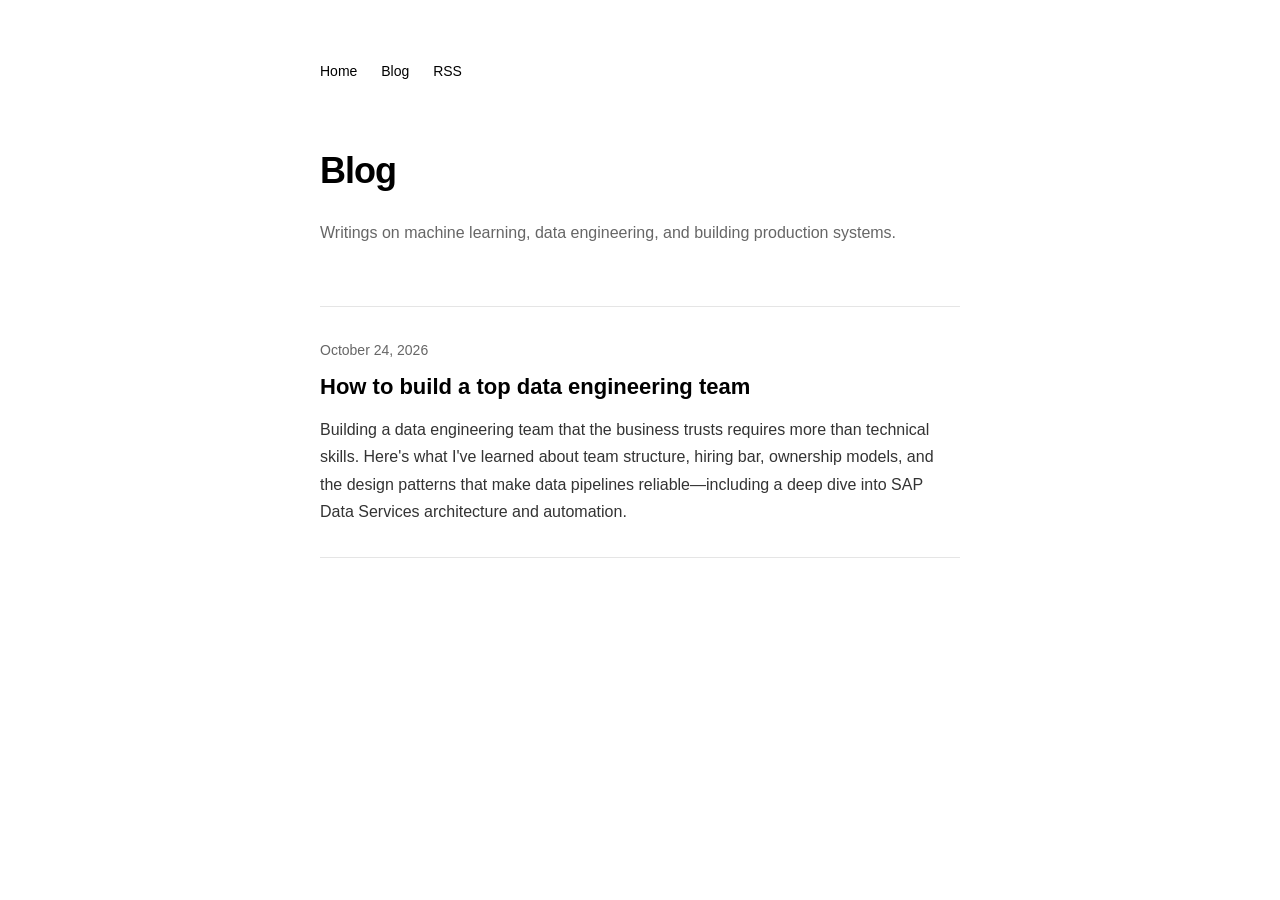
==== blog/index.html @ 6e24fd26 "Redesign portfolio with minimal black/white theme and add blog - Redesigned index.html with minimal," ====
<!DOCTYPE html>
<html lang="en">
<head>
    <meta charset="UTF-8">
    <meta name="viewport" content="width=device-width, initial-scale=1.0">
    <title>Blog — Nembot Jules</title>
    <meta name="description" content="Writings on machine learning, data engineering, and building production ML systems.">
    <meta property="og:title" content="Blog — Nembot Jules">
    <meta property="og:description" content="Writings on machine learning, data engineering, and building production ML systems.">
    <link rel="alternate" type="application/rss+xml" title="Nembot Jules Blog" href="/blog/rss.xml">
    <style>
        * {
            margin: 0;
            padding: 0;
            box-sizing: border-box;
        }
        
        body {
            font-family: -apple-system, BlinkMacSystemFont, "Segoe UI", Roboto, "Helvetica Neue", Arial, sans-serif;
            background-color: #ffffff;
            color: #000000;
            line-height: 1.6;
            padding: 60px 20px;
            max-width: 680px;
            margin: 0 auto;
        }
        
        a {
            color: #000000;
            text-decoration: none;
            border-bottom: 1px solid #000000;
            transition: opacity 0.2s ease;
        }
        
        a:hover {
            opacity: 0.6;
        }
        
        nav {
            margin-bottom: 60px;
            font-size: 14px;
        }
        
        nav a {
            margin-right: 20px;
            border-bottom: none;
        }
        
        nav a:hover {
            border-bottom: 1px solid #000000;
        }
        
        h1 {
            font-size: 36px;
            font-weight: 600;
            margin-bottom: 20px;
            letter-spacing: -1px;
        }
        
        .subtitle {
            font-size: 16px;
            color: #666;
            margin-bottom: 60px;
        }
        
        .post-list {
            border-top: 1px solid #e5e5e5;
        }
        
        .post-item {
            border-bottom: 1px solid #e5e5e5;
            padding: 32px 0;
        }
        
        .post-item:hover {
            background-color: #fafafa;
            margin-left: -20px;
            margin-right: -20px;
            padding-left: 20px;
            padding-right: 20px;
        }
        
        .post-date {
            font-size: 14px;
            color: #666;
            margin-bottom: 8px;
        }
        
        .post-title {
            font-size: 22px;
            font-weight: 600;
            margin-bottom: 12px;
        }
        
        .post-title a {
            border-bottom: none;
        }
        
        .post-excerpt {
            font-size: 16px;
            color: #333;
            line-height: 1.7;
        }
        
        @media (max-width: 480px) {
            body {
                padding: 40px 15px;
            }
            
            h1 {
                font-size: 28px;
            }
            
            .post-title {
                font-size: 20px;
            }
        }
    </style>
</head>
<body>
    <nav>
        <a href="/index.html">Home</a>
        <a href="/blog/index.html">Blog</a>
        <a href="/blog/rss.xml">RSS</a>
    </nav>
    
    <h1>Blog</h1>
    <p class="subtitle">Writings on machine learning, data engineering, and building production systems.</p>
    
    <div class="post-list">
        <article class="post-item">
            <div class="post-date">October 24, 2026</div>
            <h2 class="post-title">
                <a href="/blog/data-engineering-team-and-sap-ds.html">How to build a top data engineering team</a>
            </h2>
            <p class="post-excerpt">
                Building a data engineering team that the business trusts requires more than technical skills. Here's what I've learned about team structure, hiring bar, ownership models, and the design patterns that make data pipelines reliable—including a deep dive into SAP Data Services architecture and automation.
            </p>
        </article>
    </div>
</body>
</html>
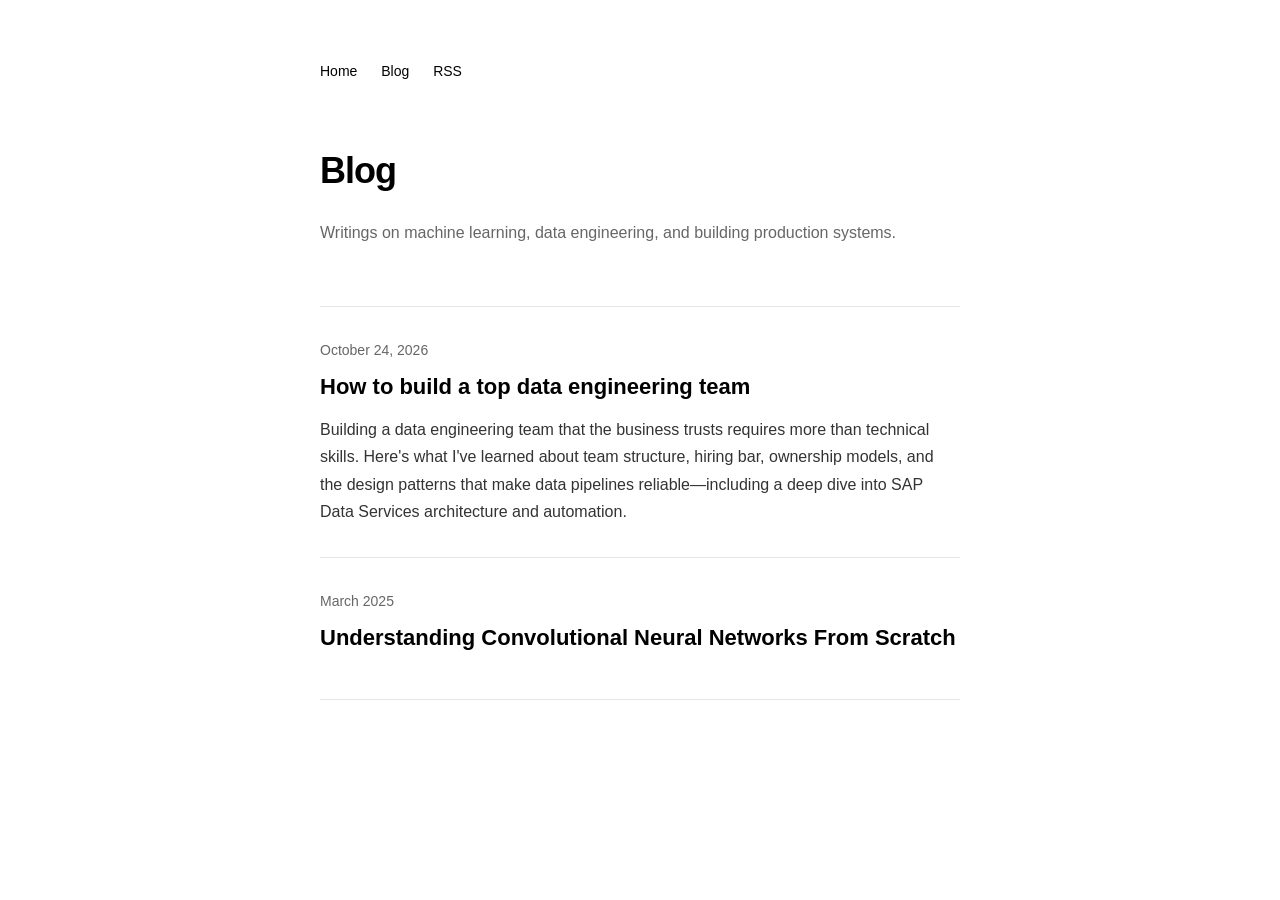
==== commit 104ca2d5: "Real timelapses from TikTok, fix SAP DS accuracy (Access Server, error handling, API), restore CNN p" ====
--- a/blog/index.html
+++ b/blog/index.html
@@ -137,6 +137,12 @@
                 Building a data engineering team that the business trusts requires more than technical skills. Here's what I've learned about team structure, hiring bar, ownership models, and the design patterns that make data pipelines reliable—including a deep dive into SAP Data Services architecture and automation.
             </p>
         </article>
+        <article class="post-item">
+            <div class="post-date">March 2025</div>
+            <h2 class="post-title">
+                <a href="/blog/CNN/CNN.html">Understanding Convolutional Neural Networks From Scratch</a>
+            </h2>
+        </article>
     </div>
 </body>
 </html>
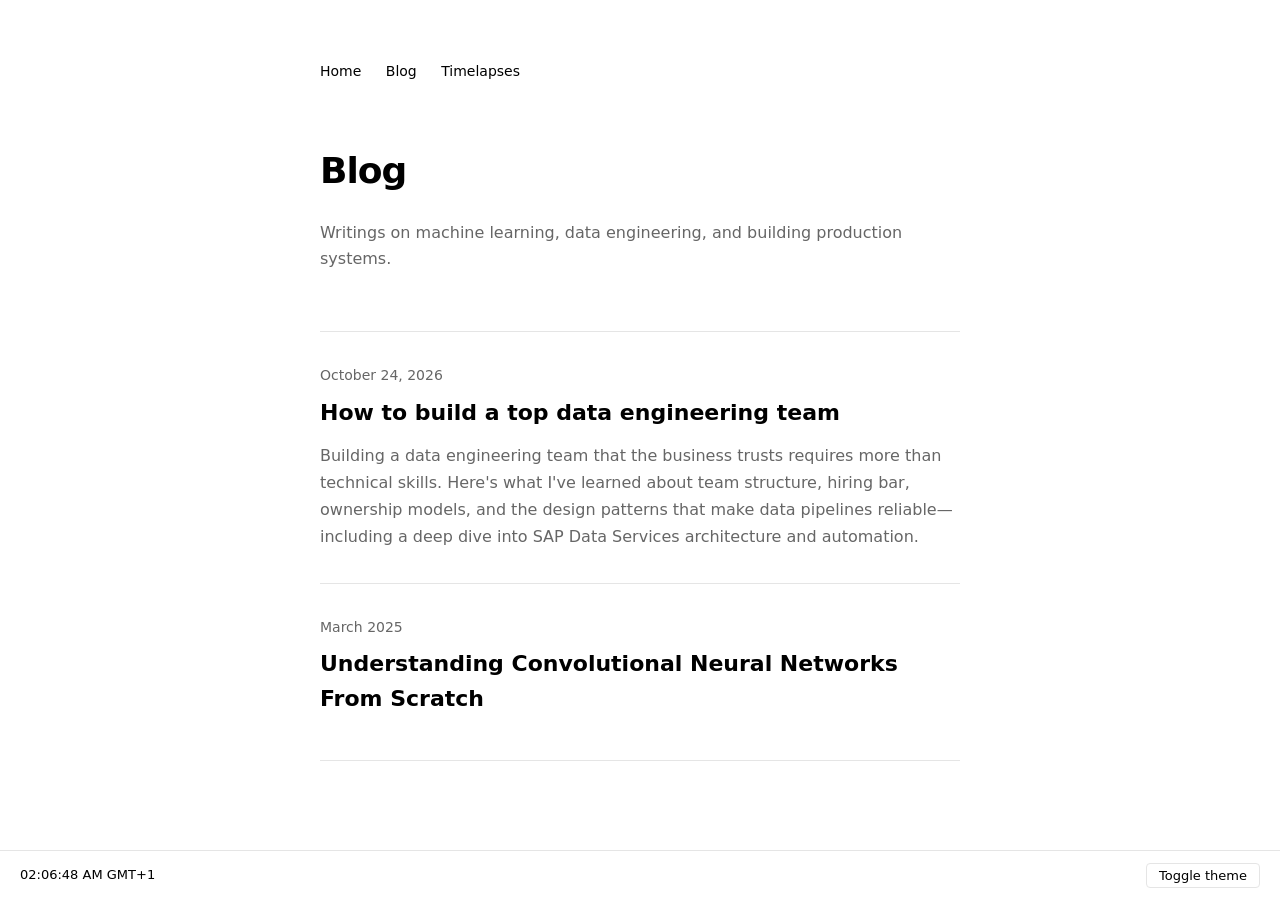
==== commit ce557015: "feat: Inter font, updated date, new intro, grid timelapses, theme toggle footer - Add self-hosted In" ====
--- a/blog/index.html
+++ b/blog/index.html
@@ -1,5 +1,5 @@
 <!DOCTYPE html>
-<html lang="en">
+<html lang="en" data-theme="light">
 <head>
     <meta charset="UTF-8">
     <meta name="viewport" content="width=device-width, initial-scale=1.0">
@@ -8,7 +8,39 @@
     <meta property="og:title" content="Blog — Nembot Jules">
     <meta property="og:description" content="Writings on machine learning, data engineering, and building production ML systems.">
     <link rel="alternate" type="application/rss+xml" title="Nembot Jules Blog" href="/blog/rss.xml">
+    <script>
+        // Early theme setting to avoid flash
+        (function() {
+            const stored = localStorage.getItem('theme');
+            const theme = stored || (window.matchMedia('(prefers-color-scheme: dark)').matches ? 'dark' : 'light');
+            document.documentElement.setAttribute('data-theme', theme);
+        })();
+    </script>
     <style>
+        @font-face {
+            font-family: 'Inter';
+            font-style: normal;
+            font-weight: 100 900;
+            font-display: swap;
+            src: url('/fonts/inter-variable.woff2') format('woff2-variations');
+        }
+        
+        :root[data-theme="light"] {
+            --bg: #ffffff;
+            --text: #000000;
+            --text-secondary: #666666;
+            --border: #e5e5e5;
+            --hover-bg: #fafafa;
+        }
+        
+        :root[data-theme="dark"] {
+            --bg: #0a0a0a;
+            --text: #f0f0f0;
+            --text-secondary: #a0a0a0;
+            --border: #2a2a2a;
+            --hover-bg: #1a1a1a;
+        }
+        
         * {
             margin: 0;
             padding: 0;
@@ -16,19 +48,20 @@
         }
         
         body {
-            font-family: -apple-system, BlinkMacSystemFont, "Segoe UI", Roboto, "Helvetica Neue", Arial, sans-serif;
-            background-color: #ffffff;
-            color: #000000;
+            font-family: Inter, system-ui, -apple-system, sans-serif;
+            background-color: var(--bg);
+            color: var(--text);
             line-height: 1.6;
-            padding: 60px 20px;
+            padding: 60px 20px 80px;
             max-width: 680px;
             margin: 0 auto;
+            transition: background-color 0.2s, color 0.2s;
         }
         
         a {
-            color: #000000;
+            color: var(--text);
             text-decoration: none;
-            border-bottom: 1px solid #000000;
+            border-bottom: 1px solid var(--text);
             transition: opacity 0.2s ease;
         }
         
@@ -47,7 +80,7 @@
         }
         
         nav a:hover {
-            border-bottom: 1px solid #000000;
+            border-bottom: 1px solid var(--text);
         }
         
         h1 {
@@ -59,21 +92,21 @@
         
         .subtitle {
             font-size: 16px;
-            color: #666;
+            color: var(--text-secondary);
             margin-bottom: 60px;
         }
         
         .post-list {
-            border-top: 1px solid #e5e5e5;
+            border-top: 1px solid var(--border);
         }
         
         .post-item {
-            border-bottom: 1px solid #e5e5e5;
+            border-bottom: 1px solid var(--border);
             padding: 32px 0;
         }
         
         .post-item:hover {
-            background-color: #fafafa;
+            background-color: var(--hover-bg);
             margin-left: -20px;
             margin-right: -20px;
             padding-left: 20px;
@@ -82,7 +115,7 @@
         
         .post-date {
             font-size: 14px;
-            color: #666;
+            color: var(--text-secondary);
             margin-bottom: 8px;
         }
         
@@ -98,13 +131,44 @@
         
         .post-excerpt {
             font-size: 16px;
-            color: #333;
+            color: var(--text-secondary);
             line-height: 1.7;
+        }
+        
+        footer {
+            position: fixed;
+            bottom: 0;
+            left: 0;
+            right: 0;
+            background-color: var(--bg);
+            border-top: 1px solid var(--border);
+            padding: 12px 20px;
+            display: flex;
+            justify-content: space-between;
+            align-items: center;
+            font-size: 13px;
+            transition: background-color 0.2s, border-color 0.2s;
+        }
+        
+        .theme-toggle {
+            background: none;
+            border: 1px solid var(--border);
+            color: var(--text);
+            padding: 4px 12px;
+            cursor: pointer;
+            border-radius: 4px;
+            font-size: 13px;
+            font-family: Inter, system-ui, -apple-system, sans-serif;
+            transition: background-color 0.2s, border-color 0.2s;
+        }
+        
+        .theme-toggle:hover {
+            background-color: var(--hover-bg);
         }
         
         @media (max-width: 480px) {
             body {
-                padding: 40px 15px;
+                padding: 40px 15px 80px;
             }
             
             h1 {
@@ -113,6 +177,16 @@
             
             .post-title {
                 font-size: 20px;
+            }
+            
+            footer {
+                font-size: 12px;
+                padding: 10px 15px;
+            }
+            
+            .theme-toggle {
+                font-size: 12px;
+                padding: 3px 10px;
             }
         }
     </style>
@@ -121,7 +195,7 @@
     <nav>
         <a href="/index.html">Home</a>
         <a href="/blog/index.html">Blog</a>
-        <a href="/blog/rss.xml">RSS</a>
+        <a href="/timelapses.html">Timelapses</a>
     </nav>
     
     <h1>Blog</h1>
@@ -144,5 +218,38 @@
             </h2>
         </article>
     </div>
+    
+    <footer>
+        <div id="time">Loading...</div>
+        <button class="theme-toggle" id="theme-toggle">Toggle theme</button>
+    </footer>
+    
+    <script>
+        // Update time
+        function updateTime() {
+            const now = new Date();
+            const formatter = new Intl.DateTimeFormat('en-US', {
+                timeZone: 'Africa/Douala',
+                hour: '2-digit',
+                minute: '2-digit',
+                second: '2-digit',
+                hour12: true,
+                timeZoneName: 'short'
+            });
+            document.getElementById('time').textContent = formatter.format(now);
+        }
+        updateTime();
+        setInterval(updateTime, 1000);
+        
+        // Theme toggle
+        const toggle = document.getElementById('theme-toggle');
+        toggle.addEventListener('click', () => {
+            const html = document.documentElement;
+            const current = html.getAttribute('data-theme');
+            const next = current === 'light' ? 'dark' : 'light';
+            html.setAttribute('data-theme', next);
+            localStorage.setItem('theme', next);
+        });
+    </script>
 </body>
 </html>
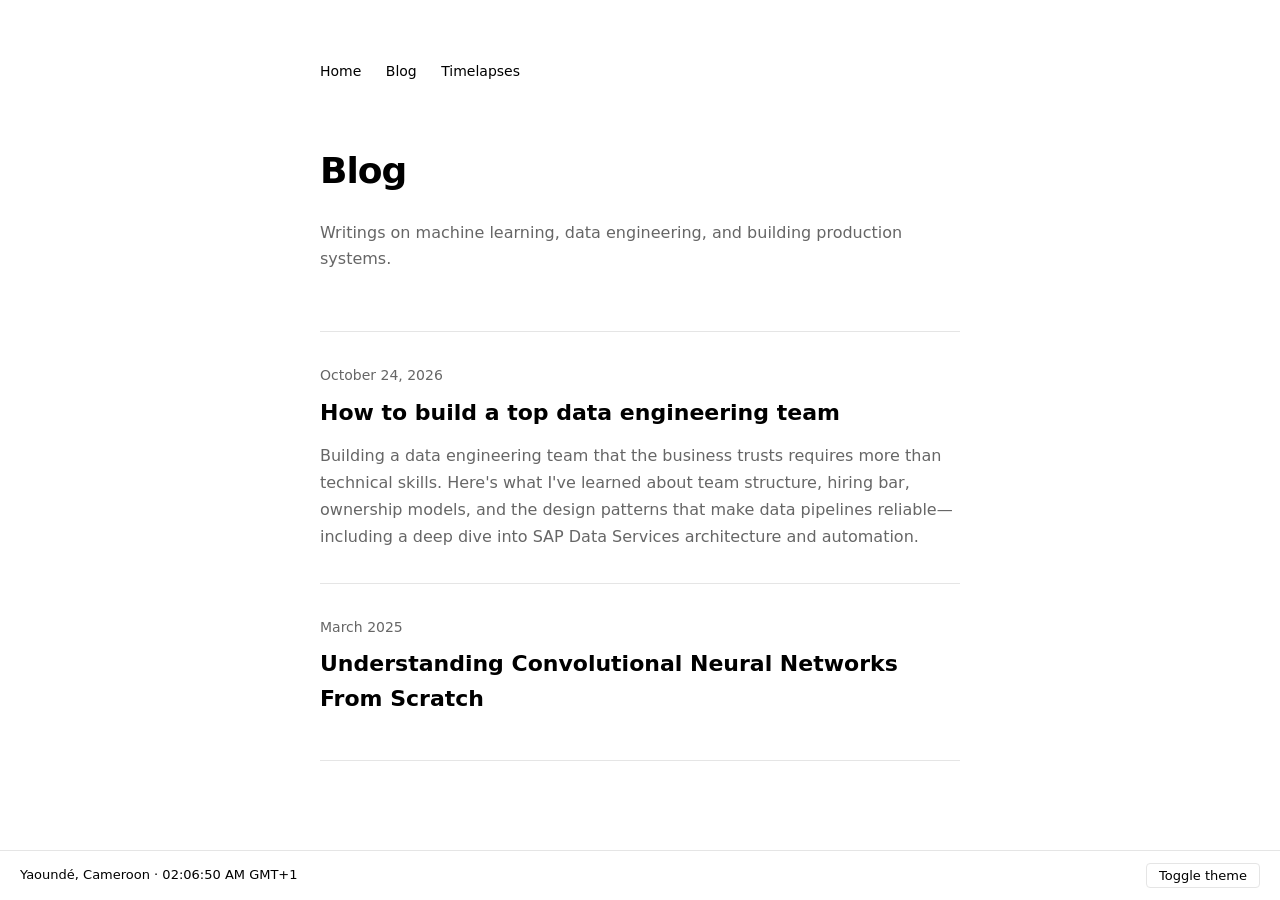
==== commit 14b68e1f: "Footer: show Yaoundé, Cameroon before the time; update Intentional description Co-Authored-By: Claud" ====
--- a/blog/index.html
+++ b/blog/index.html
@@ -236,7 +236,7 @@
                 hour12: true,
                 timeZoneName: 'short'
             });
-            document.getElementById('time').textContent = formatter.format(now);
+            document.getElementById('time').textContent = 'Yaoundé, Cameroon · ' + formatter.format(now);
         }
         updateTime();
         setInterval(updateTime, 1000);
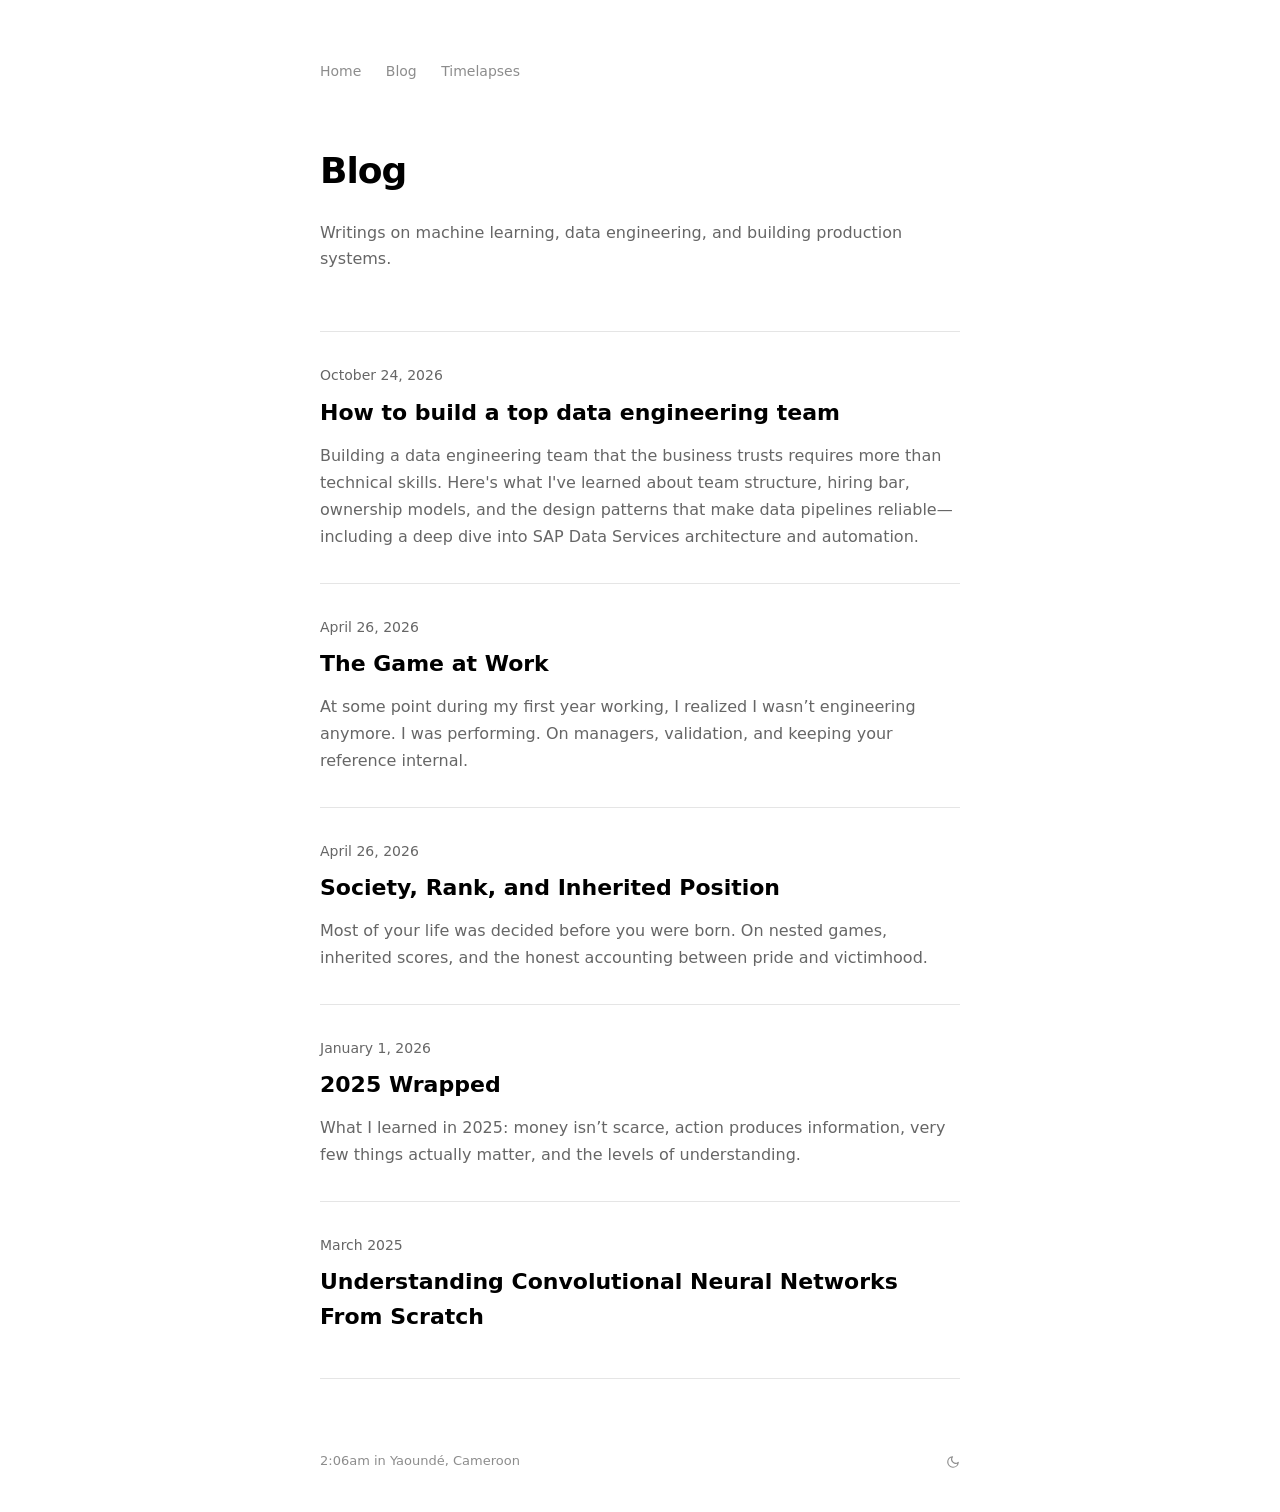
==== commit 7d6a483f: "Portfolio: minimal footer + link style, Intentional landing page with waitlist, 3 posts from Substac" ====
--- a/blog/index.html
+++ b/blog/index.html
@@ -190,6 +190,7 @@
             }
         }
     </style>
+    <link rel="stylesheet" href="/assets/site.css">
 </head>
 <body>
     <nav>
@@ -212,6 +213,33 @@
             </p>
         </article>
         <article class="post-item">
+            <div class="post-date">April 26, 2026</div>
+            <h2 class="post-title">
+                <a href="/blog/the-game-at-work.html">The Game at Work</a>
+            </h2>
+            <p class="post-excerpt">
+                At some point during my first year working, I realized I wasn’t engineering anymore. I was performing. On managers, validation, and keeping your reference internal.
+            </p>
+        </article>
+        <article class="post-item">
+            <div class="post-date">April 26, 2026</div>
+            <h2 class="post-title">
+                <a href="/blog/society-rank-and-inherited-position.html">Society, Rank, and Inherited Position</a>
+            </h2>
+            <p class="post-excerpt">
+                Most of your life was decided before you were born. On nested games, inherited scores, and the honest accounting between pride and victimhood.
+            </p>
+        </article>
+        <article class="post-item">
+            <div class="post-date">January 1, 2026</div>
+            <h2 class="post-title">
+                <a href="/blog/2025-wrapped.html">2025 Wrapped</a>
+            </h2>
+            <p class="post-excerpt">
+                What I learned in 2025: money isn’t scarce, action produces information, very few things actually matter, and the levels of understanding.
+            </p>
+        </article>
+        <article class="post-item">
             <div class="post-date">March 2025</div>
             <h2 class="post-title">
                 <a href="/blog/CNN/CNN.html">Understanding Convolutional Neural Networks From Scratch</a>
@@ -219,37 +247,11 @@
         </article>
     </div>
     
-    <footer>
-        <div id="time">Loading...</div>
-        <button class="theme-toggle" id="theme-toggle">Toggle theme</button>
+    <footer class="site-footer">
+        <p><span id="time" class="tabular-nums" style="visibility:hidden">0:00pm</span> in Yaoundé, Cameroon</p>
+        <button type="button" class="theme-toggle" id="theme-toggle" aria-label="Switch to dark theme"></button>
     </footer>
-    
-    <script>
-        // Update time
-        function updateTime() {
-            const now = new Date();
-            const formatter = new Intl.DateTimeFormat('en-US', {
-                timeZone: 'Africa/Douala',
-                hour: '2-digit',
-                minute: '2-digit',
-                second: '2-digit',
-                hour12: true,
-                timeZoneName: 'short'
-            });
-            document.getElementById('time').textContent = 'Yaoundé, Cameroon · ' + formatter.format(now);
-        }
-        updateTime();
-        setInterval(updateTime, 1000);
-        
-        // Theme toggle
-        const toggle = document.getElementById('theme-toggle');
-        toggle.addEventListener('click', () => {
-            const html = document.documentElement;
-            const current = html.getAttribute('data-theme');
-            const next = current === 'light' ? 'dark' : 'light';
-            html.setAttribute('data-theme', next);
-            localStorage.setItem('theme', next);
-        });
-    </script>
-</body>
+    <script src="/assets/site.js"></script>
+    
+    </body>
 </html>
--- a/assets/site.css
+++ b/assets/site.css
@@ -0,0 +1,66 @@
+/* Shared across every page, loaded after each page's own <style> so these rules win.
+   Footer + links follow the minimal style: muted footer, local time + city, icon theme toggle,
+   and soft hairline underlines that darken on hover. */
+
+:root[data-theme="light"] { --muted: rgba(0, 0, 0, 0.45); --hairline: rgba(17, 17, 17, 0.18); --hairline-hover: rgba(17, 17, 17, 0.6); }
+:root[data-theme="dark"]  { --muted: rgba(255, 255, 255, 0.45); --hairline: rgba(237, 237, 237, 0.22); --hairline-hover: rgba(237, 237, 237, 0.65); }
+
+/* Links: thin, faint underline; darker on hover. No opacity fade, no thick border. */
+a {
+    border-bottom: none !important;
+    text-decoration-line: underline;
+    text-decoration-thickness: 1px;
+    text-underline-offset: 0.28em;
+    text-decoration-color: var(--hairline);
+    transition: text-decoration-color 0.2s ease, color 0.2s ease;
+}
+a:hover {
+    opacity: 1 !important;
+    text-decoration-line: underline;
+    text-decoration-color: var(--hairline-hover);
+}
+
+/* Navigation and list titles stay clean: muted → ink on hover, no underline. */
+nav a, .post-title a, .tile, .no-underline { text-decoration: none !important; }
+nav a { color: var(--muted) !important; transition: color 0.2s ease; }
+nav a:hover { color: var(--text) !important; }
+.post-title a:hover { text-decoration: underline !important; text-decoration-color: var(--hairline-hover) !important; }
+
+body { padding-bottom: 0 !important; }
+
+footer.site-footer {
+    position: static;
+    max-width: 680px;
+    margin: 0 auto;
+    padding: 72px 0 40px;
+    border: none;
+    background: none;
+    display: flex;
+    justify-content: space-between;
+    align-items: center;
+    gap: 8px;
+    font-size: 13px;
+    color: var(--muted);
+}
+footer.site-footer p { margin: 0; font-size: 13px; }
+.tabular-nums { font-variant-numeric: tabular-nums; }
+
+footer.site-footer .theme-toggle {
+    display: inline-flex;
+    align-items: center;
+    justify-content: center;
+    background: none;
+    border: none;
+    color: var(--muted);
+    cursor: pointer;
+    padding: 6px;
+    margin: -6px;
+    border-radius: 6px;
+    transition: color 0.2s ease;
+}
+footer.site-footer .theme-toggle:hover { color: var(--text); background: none; }
+
+@media (max-width: 480px) {
+    footer.site-footer { font-size: 12px; padding: 56px 0 32px; }
+    footer.site-footer .theme-toggle { padding: 6px; font-size: inherit; }
+}
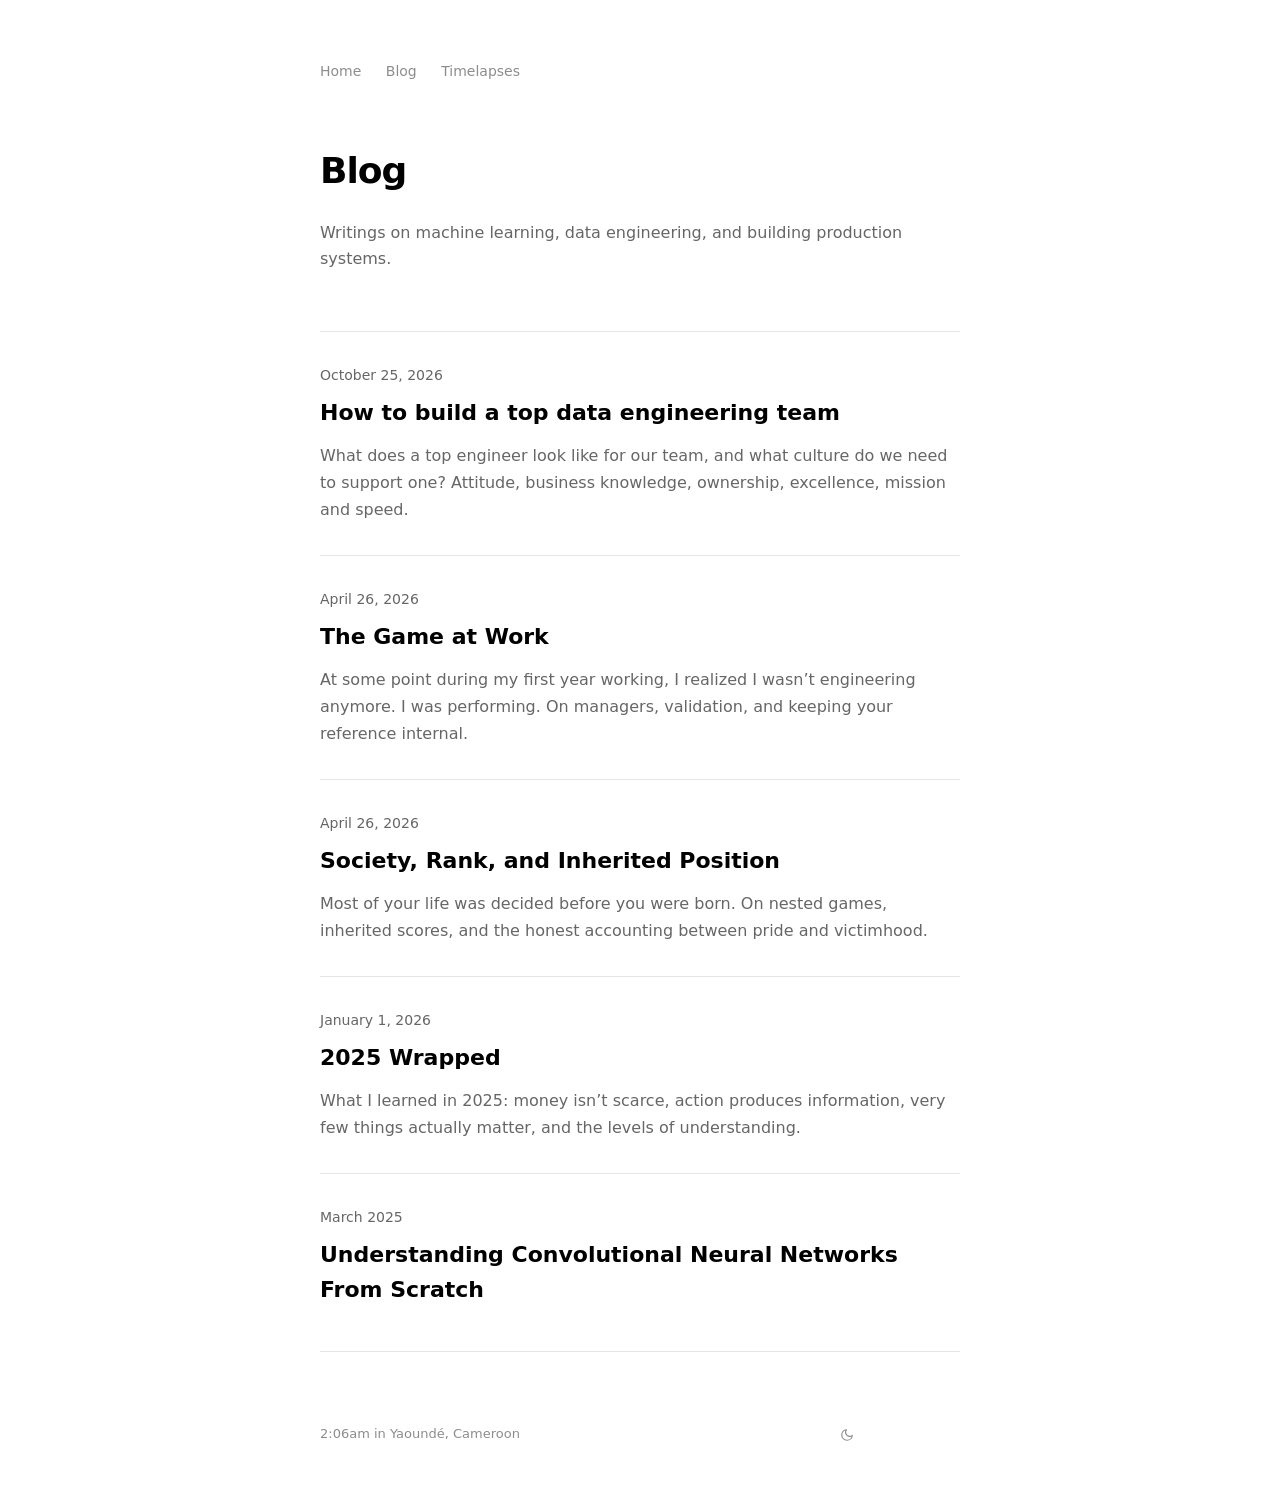
==== commit 82aab477: "Replace the data engineering post with the new essay The old version is removed; its URL redirects t" ====
--- a/blog/index.html
+++ b/blog/index.html
@@ -204,12 +204,12 @@
     
     <div class="post-list">
         <article class="post-item">
-            <div class="post-date">October 24, 2026</div>
-            <h2 class="post-title">
-                <a href="/blog/data-engineering-team-and-sap-ds.html">How to build a top data engineering team</a>
-            </h2>
-            <p class="post-excerpt">
-                Building a data engineering team that the business trusts requires more than technical skills. Here's what I've learned about team structure, hiring bar, ownership models, and the design patterns that make data pipelines reliable—including a deep dive into SAP Data Services architecture and automation.
+            <div class="post-date">October 25, 2026</div>
+            <h2 class="post-title">
+                <a href="/blog/how-to-build-a-top-data-engineering-team.html">How to build a top data engineering team</a>
+            </h2>
+            <p class="post-excerpt">
+                What does a top engineer look like for our team, and what culture do we need to support one? Attitude, business knowledge, ownership, excellence, mission and speed.
             </p>
         </article>
         <article class="post-item">
--- a/assets/site.css
+++ b/assets/site.css
@@ -28,10 +28,11 @@
 
 body { padding-bottom: 0 !important; }
 
+/* Same measure as the reference footer: a 534px row, so the toggle sits close to the time. */
 footer.site-footer {
     position: static;
-    max-width: 680px;
-    margin: 0 auto;
+    max-width: 534px;
+    margin: 0;
     padding: 72px 0 40px;
     border: none;
     background: none;
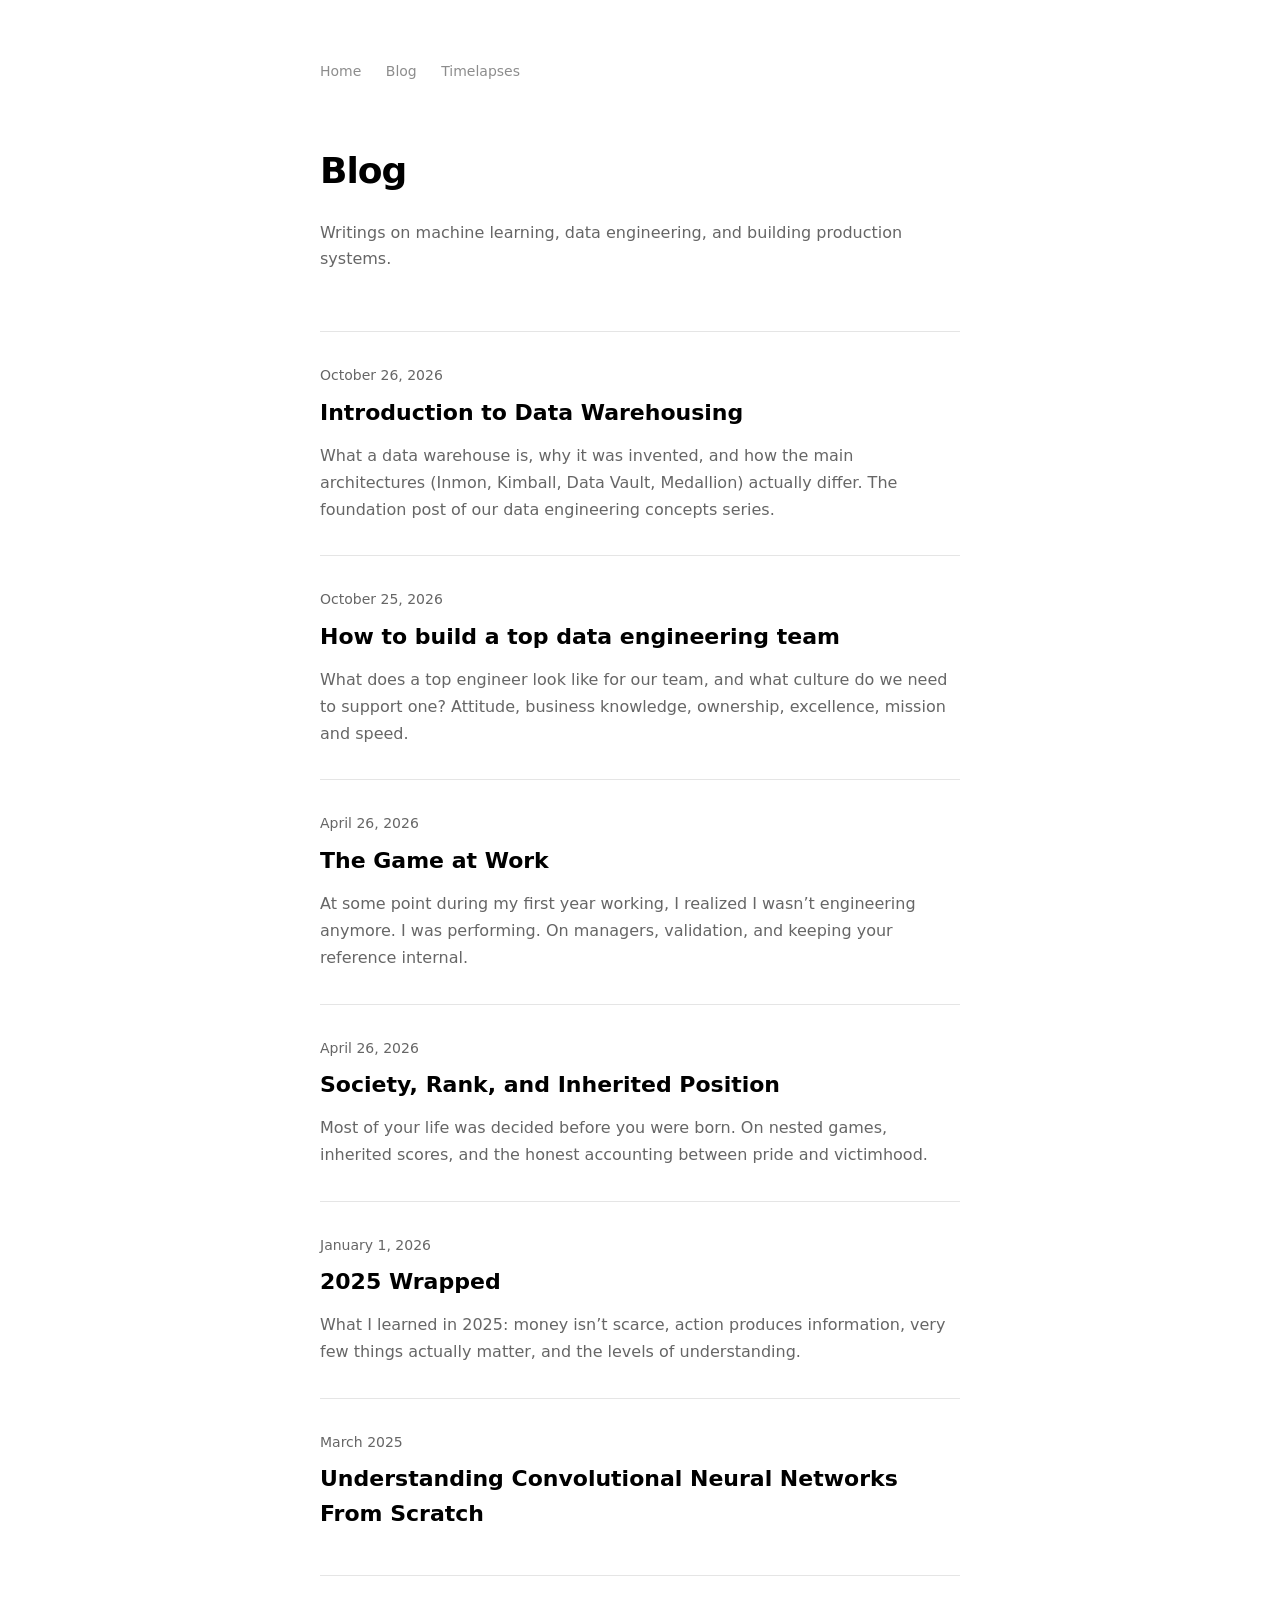
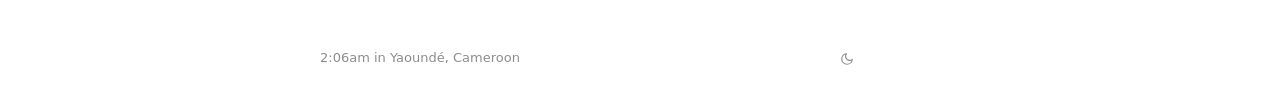
==== commit 19ba8851: "Add blog post: Introduction to Data Warehousing" ====
--- a/blog/index.html
+++ b/blog/index.html
@@ -204,6 +204,15 @@
     
     <div class="post-list">
         <article class="post-item">
+            <div class="post-date">October 26, 2026</div>
+            <h2 class="post-title">
+                <a href="/blog/introduction-to-data-warehousing.html">Introduction to Data Warehousing</a>
+            </h2>
+            <p class="post-excerpt">
+                What a data warehouse is, why it was invented, and how the main architectures (Inmon, Kimball, Data Vault, Medallion) actually differ. The foundation post of our data engineering concepts series.
+            </p>
+        </article>
+        <article class="post-item">
             <div class="post-date">October 25, 2026</div>
             <h2 class="post-title">
                 <a href="/blog/how-to-build-a-top-data-engineering-team.html">How to build a top data engineering team</a>
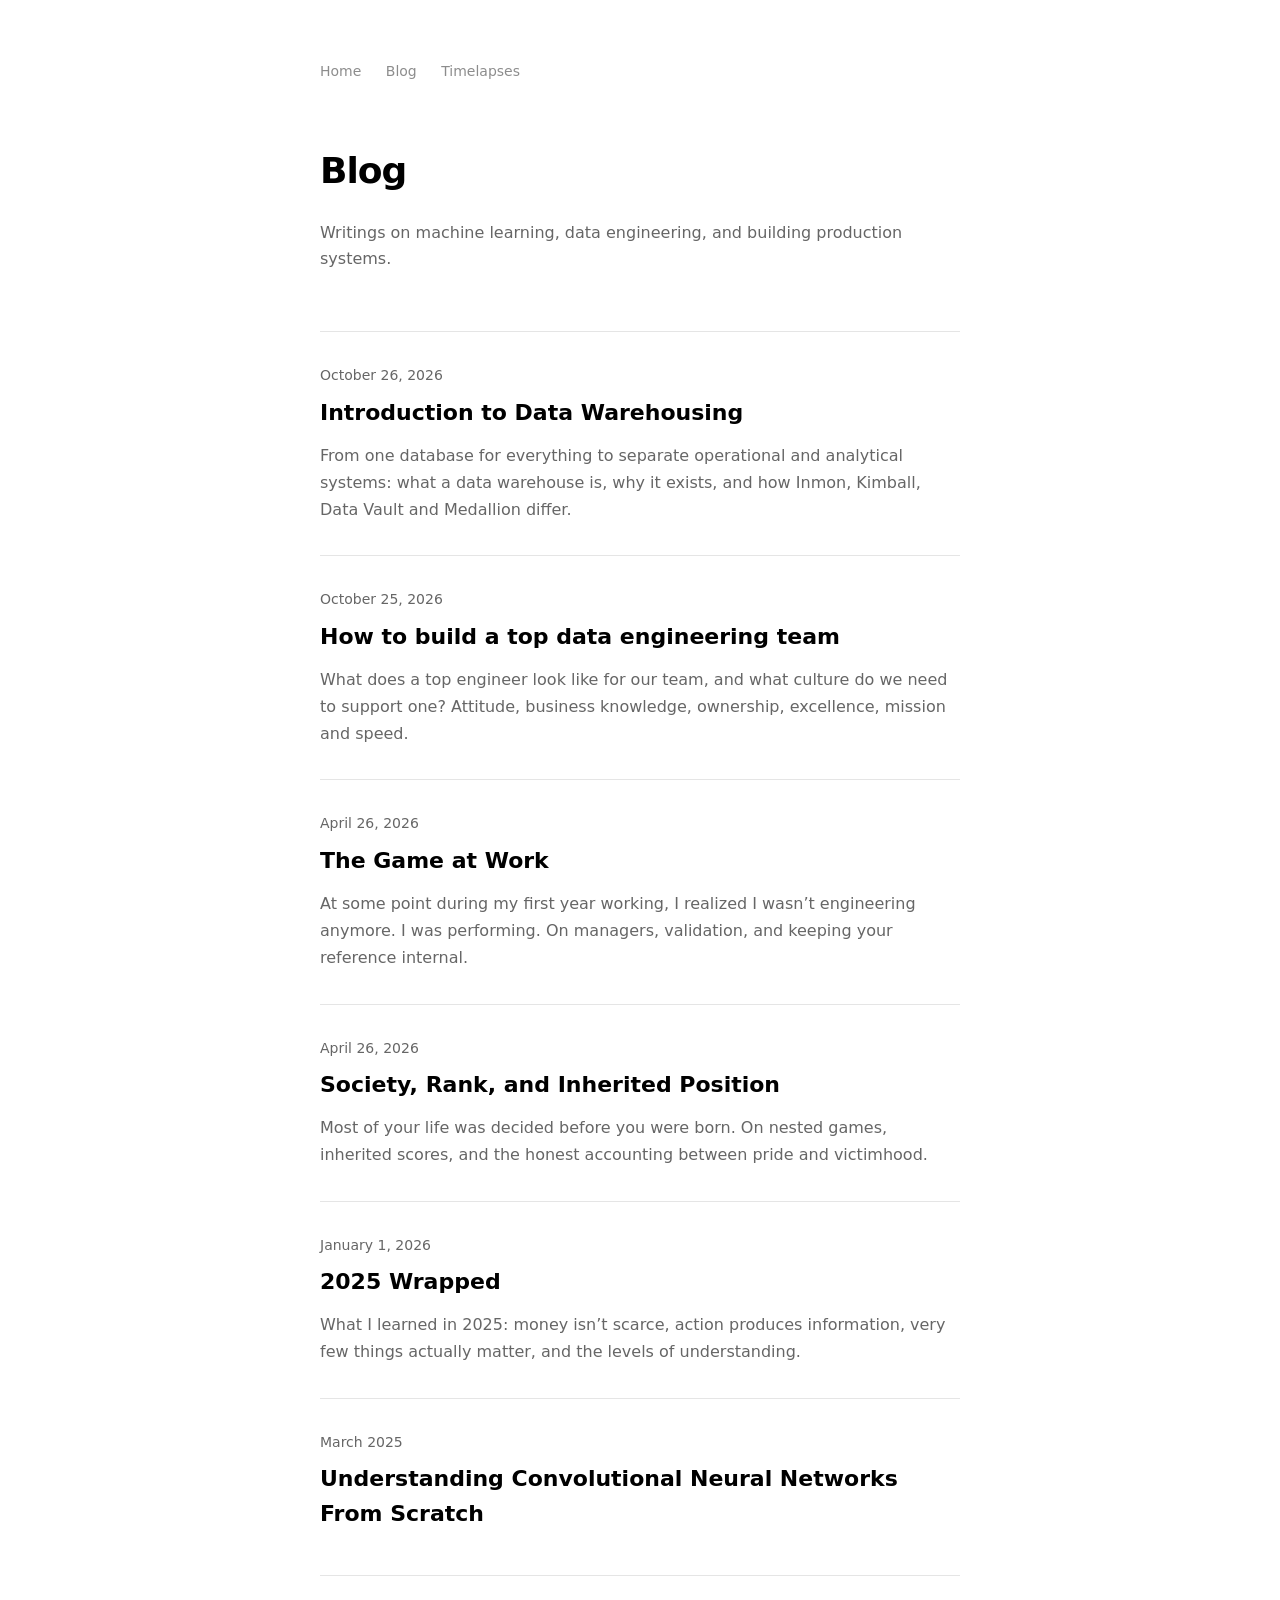
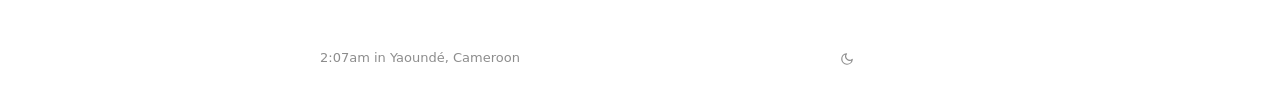
==== commit e26b6d59: "Restructure the data warehousing post: from one database to OLTP/OLAP to the warehouse" ====
--- a/blog/index.html
+++ b/blog/index.html
@@ -209,7 +209,7 @@
                 <a href="/blog/introduction-to-data-warehousing.html">Introduction to Data Warehousing</a>
             </h2>
             <p class="post-excerpt">
-                What a data warehouse is, why it was invented, and how the main architectures (Inmon, Kimball, Data Vault, Medallion) actually differ. The foundation post of our data engineering concepts series.
+                From one database for everything to separate operational and analytical systems: what a data warehouse is, why it exists, and how Inmon, Kimball, Data Vault and Medallion differ.
             </p>
         </article>
         <article class="post-item">
